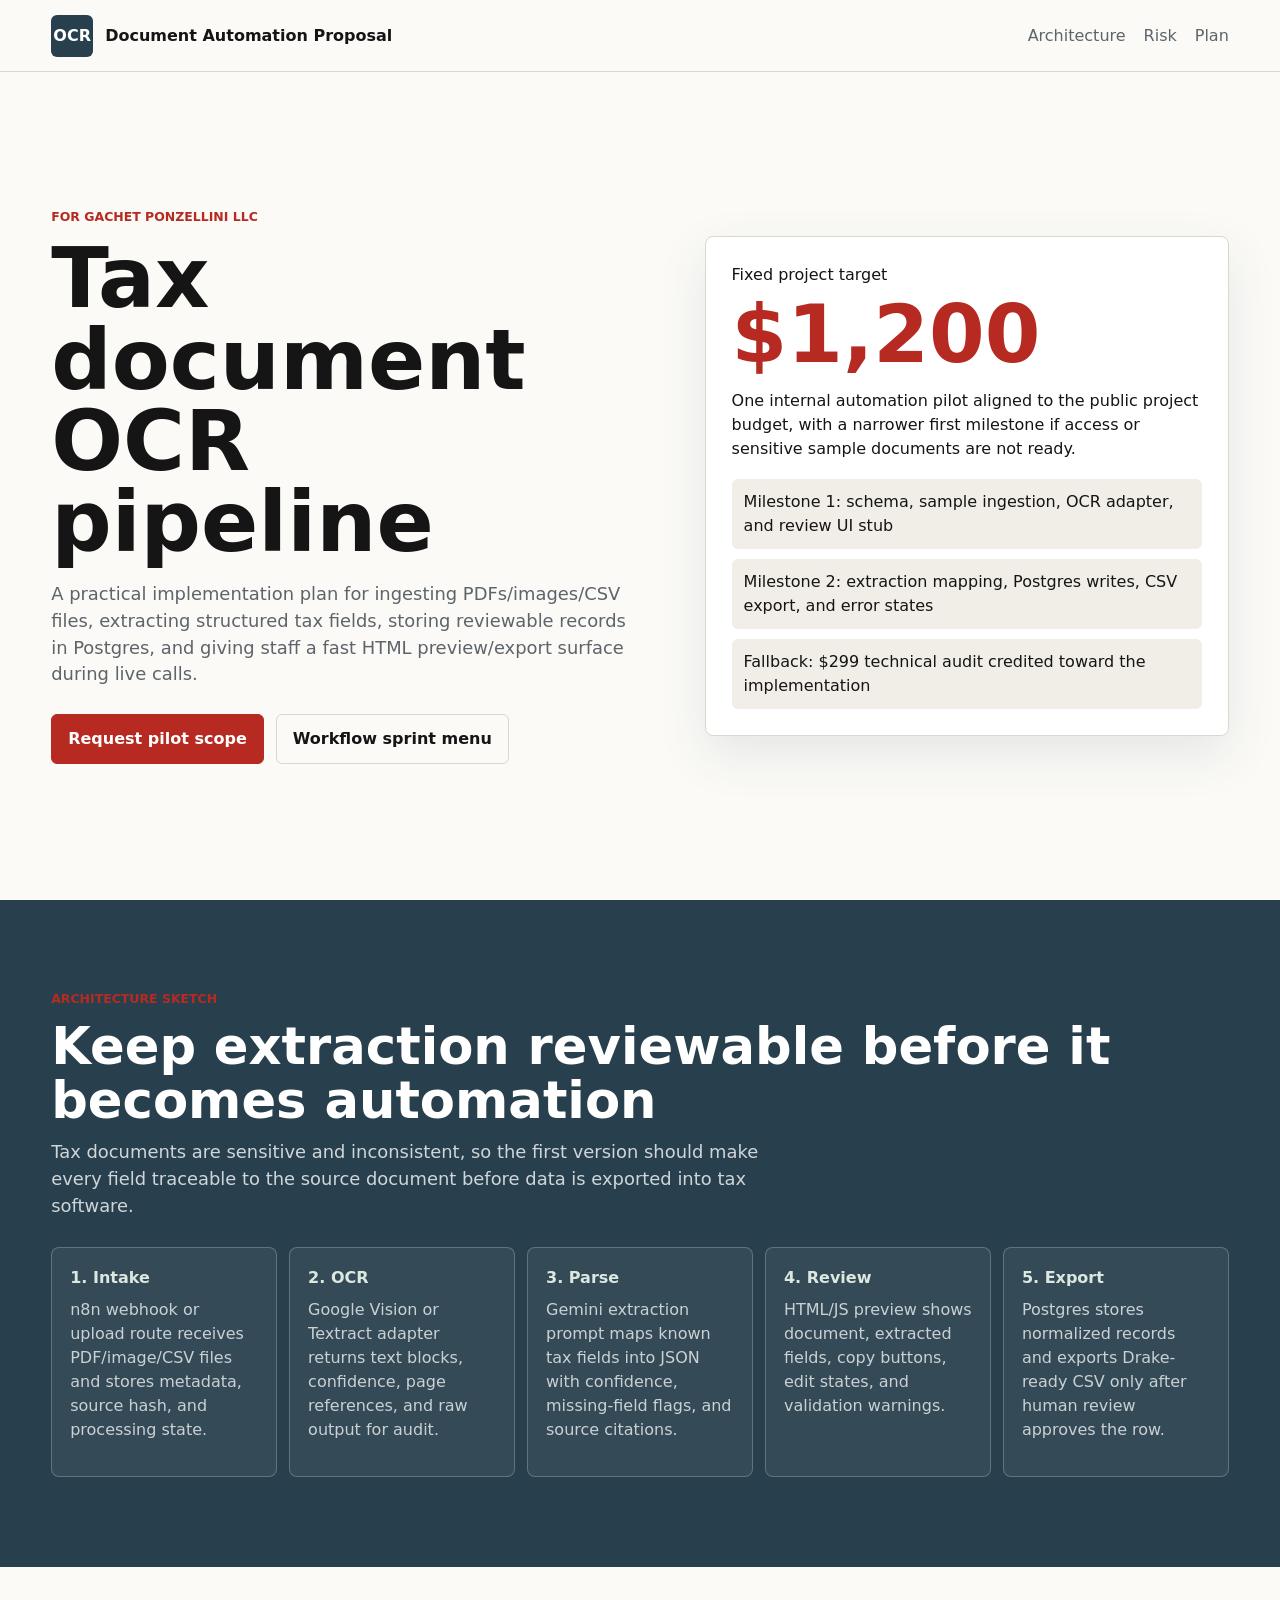
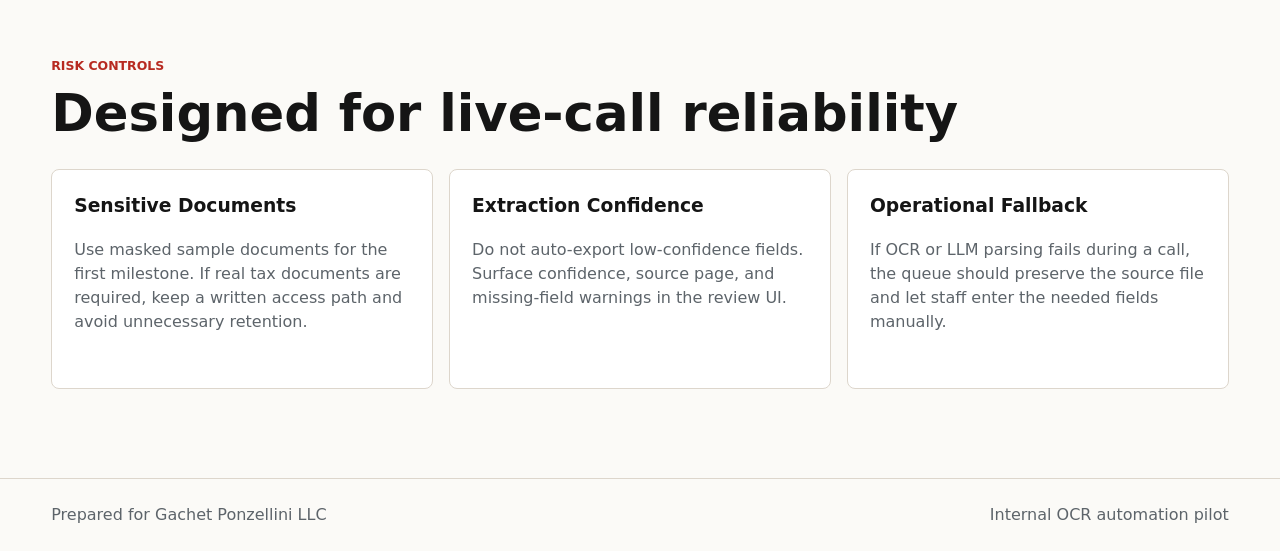
==== gachet-ocr-proposal/index.html @ ba8de7fd "Add OCR project proposal page" ====
<!doctype html>
<html lang="en">
  <head>
    <meta charset="utf-8">
    <meta name="viewport" content="width=device-width, initial-scale=1">
    <title>Gachet Ponzellini OCR Automation Proposal</title>
    <meta name="description" content="A focused architecture sketch for the n8n OCR, parsing, Postgres, and document preview project.">
    <style>
      :root {
        --ink: #151515;
        --muted: #5d646a;
        --paper: #fbfaf7;
        --panel: #ffffff;
        --line: #ddd6cc;
        --accent: #b72a21;
        --steel: #28404d;
        --mint: #dce8df;
      }

      * { box-sizing: border-box; }

      body {
        margin: 0;
        background: var(--paper);
        color: var(--ink);
        font-family: Inter, ui-sans-serif, system-ui, -apple-system, BlinkMacSystemFont, "Segoe UI", sans-serif;
        line-height: 1.5;
      }

      a { color: inherit; text-decoration: none; }

      header, section, footer { padding-inline: clamp(18px, 4vw, 56px); }

      header {
        display: flex;
        align-items: center;
        justify-content: space-between;
        min-height: 72px;
        border-bottom: 1px solid var(--line);
      }

      .brand {
        display: inline-flex;
        align-items: center;
        gap: 12px;
        font-weight: 850;
      }

      .mark {
        display: grid;
        place-items: center;
        width: 42px;
        height: 42px;
        border-radius: 6px;
        background: var(--steel);
        color: #fff;
      }

      nav {
        display: flex;
        gap: 18px;
        color: var(--muted);
      }

      .hero {
        display: grid;
        grid-template-columns: minmax(0, 1.05fr) minmax(320px, 0.95fr);
        gap: clamp(28px, 6vw, 74px);
        align-items: center;
        min-height: calc(100svh - 72px);
        padding-block: clamp(54px, 7vw, 96px);
      }

      .eyebrow {
        margin: 0 0 12px;
        color: var(--accent);
        font-size: 0.78rem;
        font-weight: 850;
        letter-spacing: 0;
        text-transform: uppercase;
      }

      h1, h2, h3, p { margin-top: 0; }

      h1 {
        max-width: 13ch;
        margin-bottom: 18px;
        font-size: clamp(3rem, 6.6vw, 6rem);
        line-height: 0.96;
        letter-spacing: 0;
      }

      h2 {
        margin-bottom: 12px;
        font-size: clamp(2rem, 4vw, 3.2rem);
        line-height: 1.04;
        letter-spacing: 0;
      }

      .lead {
        max-width: 760px;
        color: var(--muted);
        font-size: 1.12rem;
      }

      .panel {
        padding: 26px;
        border: 1px solid var(--line);
        border-radius: 8px;
        background: var(--panel);
        box-shadow: 0 18px 50px rgba(40, 64, 77, 0.1);
      }

      .price {
        display: block;
        margin: 8px 0 14px;
        color: var(--accent);
        font-size: clamp(3rem, 7vw, 5rem);
        font-weight: 900;
        line-height: 1;
      }

      .checklist {
        display: grid;
        gap: 10px;
        margin: 18px 0 0;
        padding: 0;
        list-style: none;
      }

      .checklist li {
        padding: 11px 12px;
        border-radius: 6px;
        background: #f1eee7;
      }

      .actions {
        display: flex;
        flex-wrap: wrap;
        gap: 12px;
        margin-top: 26px;
      }

      .btn {
        display: inline-flex;
        align-items: center;
        justify-content: center;
        min-height: 46px;
        padding: 12px 16px;
        border: 1px solid var(--line);
        border-radius: 6px;
        font-weight: 850;
      }

      .btn.primary {
        border-color: var(--accent);
        background: var(--accent);
        color: #fff;
      }

      .section { padding-block: clamp(56px, 7vw, 92px); }

      .band {
        padding-block: clamp(56px, 7vw, 92px);
        background: var(--steel);
        color: #fff;
      }

      .band .lead { color: rgba(255, 255, 255, 0.78); }

      .flow {
        display: grid;
        grid-template-columns: repeat(5, minmax(0, 1fr));
        gap: 12px;
        margin-top: 28px;
      }

      .step {
        min-height: 190px;
        padding: 18px;
        border: 1px solid rgba(255, 255, 255, 0.22);
        border-radius: 8px;
        background: rgba(255, 255, 255, 0.06);
      }

      .step strong {
        display: block;
        margin-bottom: 8px;
        color: var(--mint);
      }

      .step p { color: rgba(255, 255, 255, 0.74); }

      .grid {
        display: grid;
        grid-template-columns: repeat(3, minmax(0, 1fr));
        gap: 16px;
        margin-top: 28px;
      }

      .tile {
        min-height: 220px;
        padding: 22px;
        border: 1px solid var(--line);
        border-radius: 8px;
        background: var(--panel);
      }

      .tile p { color: var(--muted); }

      footer {
        display: flex;
        justify-content: space-between;
        gap: 16px;
        padding-block: 24px;
        border-top: 1px solid var(--line);
        color: var(--muted);
      }

      @media (max-width: 1120px) {
        .flow {
          grid-template-columns: repeat(2, minmax(0, 1fr));
        }
      }

      @media (max-width: 880px) {
        header, footer {
          align-items: flex-start;
          flex-direction: column;
        }

        .hero, .grid, .flow {
          grid-template-columns: 1fr;
        }

        nav {
          width: 100%;
          overflow-x: auto;
          padding-bottom: 3px;
        }
      }
    </style>
  </head>
  <body>
    <header>
      <a class="brand" href="/fast-ai-revenue-systems/workflow-sprint/">
        <span class="mark">OCR</span>
        <span>Document Automation Proposal</span>
      </a>
      <nav aria-label="Main navigation">
        <a href="#architecture">Architecture</a>
        <a href="#risk">Risk</a>
        <a href="#plan">Plan</a>
      </nav>
    </header>

    <main>
      <section class="hero">
        <div>
          <p class="eyebrow">For Gachet Ponzellini LLC</p>
          <h1>Tax document OCR pipeline</h1>
          <p class="lead">
            A practical implementation plan for ingesting PDFs/images/CSV files,
            extracting structured tax fields, storing reviewable records in Postgres,
            and giving staff a fast HTML preview/export surface during live calls.
          </p>
          <div class="actions">
            <a class="btn primary" href="mailto:nanznakul@gmail.com?subject=Gachet%20OCR%20automation%20pilot">Request pilot scope</a>
            <a class="btn" href="/fast-ai-revenue-systems/workflow-sprint/">Workflow sprint menu</a>
          </div>
        </div>
        <aside class="panel" id="plan">
          <span>Fixed project target</span>
          <strong class="price">$1,200</strong>
          <p>One internal automation pilot aligned to the public project budget, with a narrower first milestone if access or sensitive sample documents are not ready.</p>
          <ul class="checklist">
            <li>Milestone 1: schema, sample ingestion, OCR adapter, and review UI stub</li>
            <li>Milestone 2: extraction mapping, Postgres writes, CSV export, and error states</li>
            <li>Fallback: $299 technical audit credited toward the implementation</li>
          </ul>
        </aside>
      </section>

      <section class="band" id="architecture">
        <p class="eyebrow">Architecture sketch</p>
        <h2>Keep extraction reviewable before it becomes automation</h2>
        <p class="lead">Tax documents are sensitive and inconsistent, so the first version should make every field traceable to the source document before data is exported into tax software.</p>
        <div class="flow">
          <article class="step">
            <strong>1. Intake</strong>
            <p>n8n webhook or upload route receives PDF/image/CSV files and stores metadata, source hash, and processing state.</p>
          </article>
          <article class="step">
            <strong>2. OCR</strong>
            <p>Google Vision or Textract adapter returns text blocks, confidence, page references, and raw output for audit.</p>
          </article>
          <article class="step">
            <strong>3. Parse</strong>
            <p>Gemini extraction prompt maps known tax fields into JSON with confidence, missing-field flags, and source citations.</p>
          </article>
          <article class="step">
            <strong>4. Review</strong>
            <p>HTML/JS preview shows document, extracted fields, copy buttons, edit states, and validation warnings.</p>
          </article>
          <article class="step">
            <strong>5. Export</strong>
            <p>Postgres stores normalized records and exports Drake-ready CSV only after human review approves the row.</p>
          </article>
        </div>
      </section>

      <section class="section" id="risk">
        <p class="eyebrow">Risk controls</p>
        <h2>Designed for live-call reliability</h2>
        <div class="grid">
          <article class="tile">
            <h3>Sensitive Documents</h3>
            <p>Use masked sample documents for the first milestone. If real tax documents are required, keep a written access path and avoid unnecessary retention.</p>
          </article>
          <article class="tile">
            <h3>Extraction Confidence</h3>
            <p>Do not auto-export low-confidence fields. Surface confidence, source page, and missing-field warnings in the review UI.</p>
          </article>
          <article class="tile">
            <h3>Operational Fallback</h3>
            <p>If OCR or LLM parsing fails during a call, the queue should preserve the source file and let staff enter the needed fields manually.</p>
          </article>
        </div>
      </section>
    </main>

    <footer>
      <span>Prepared for Gachet Ponzellini LLC</span>
      <span>Internal OCR automation pilot</span>
    </footer>
  </body>
</html>
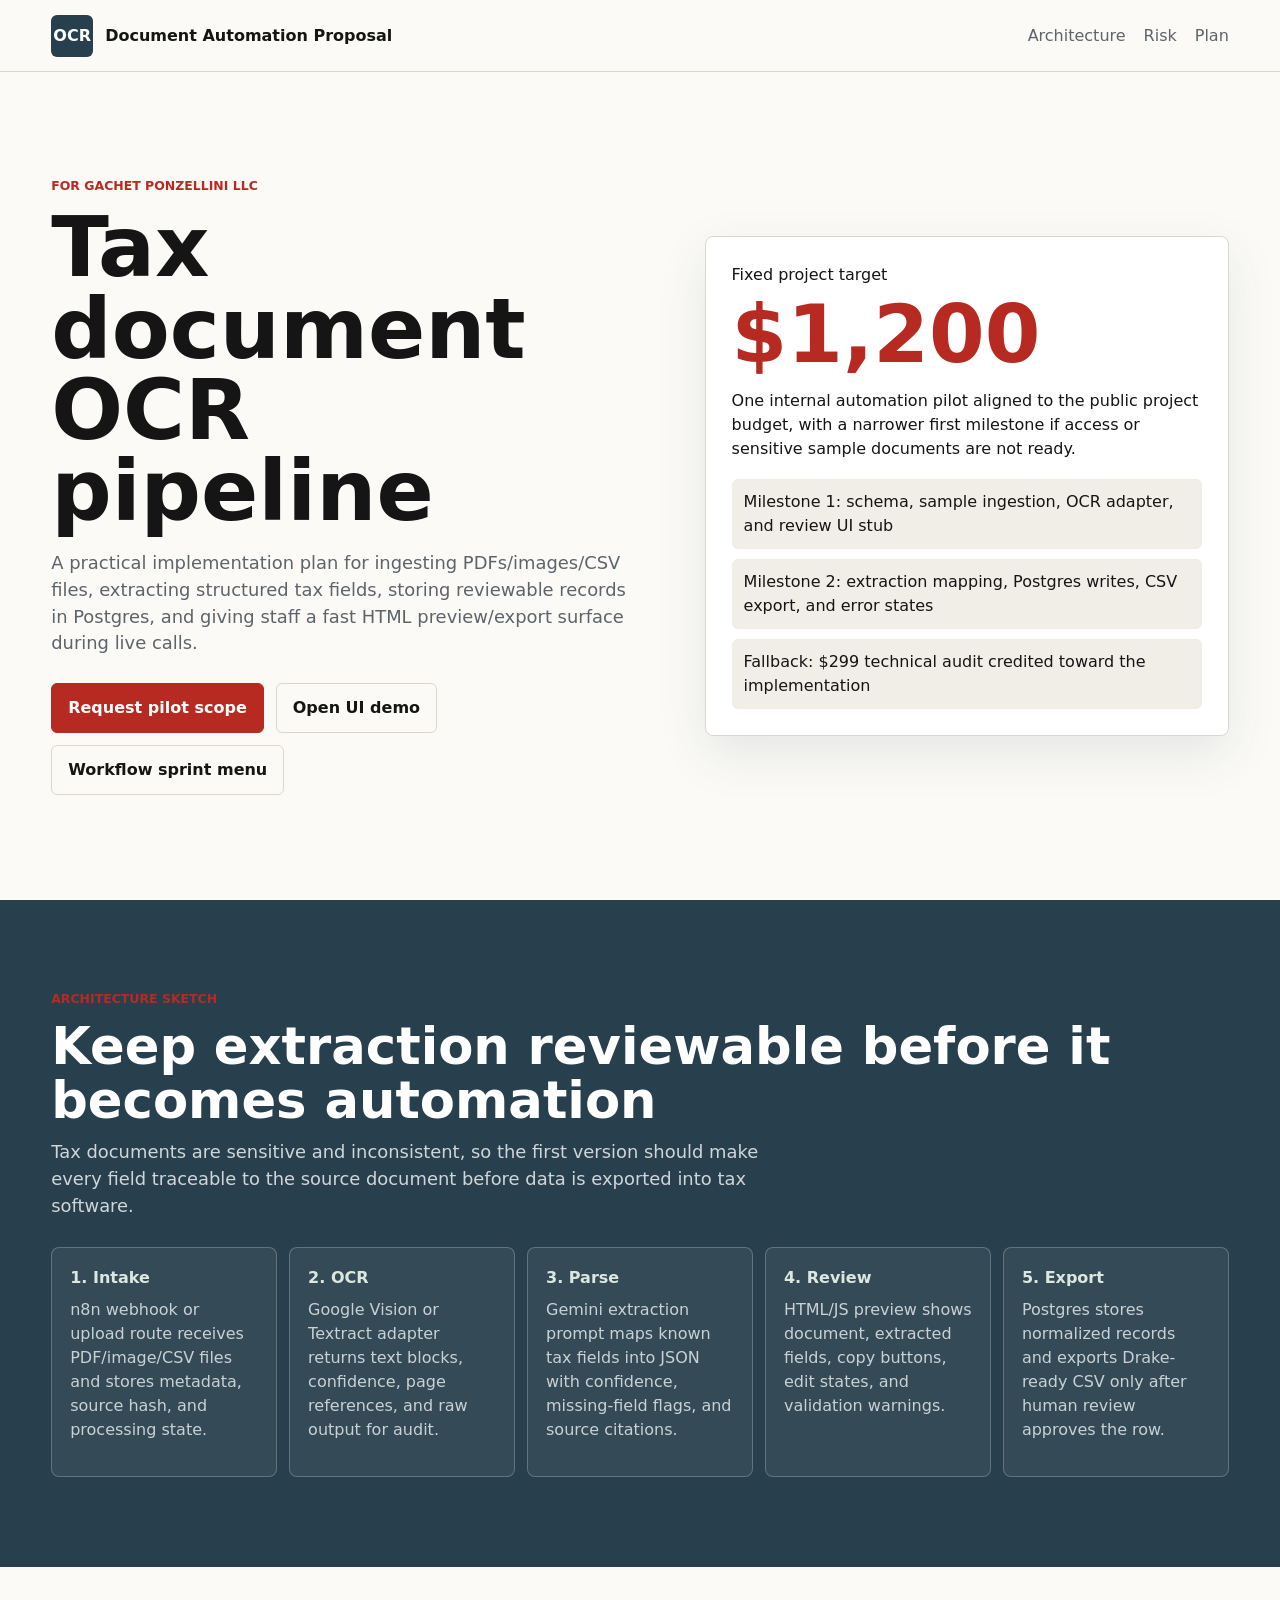
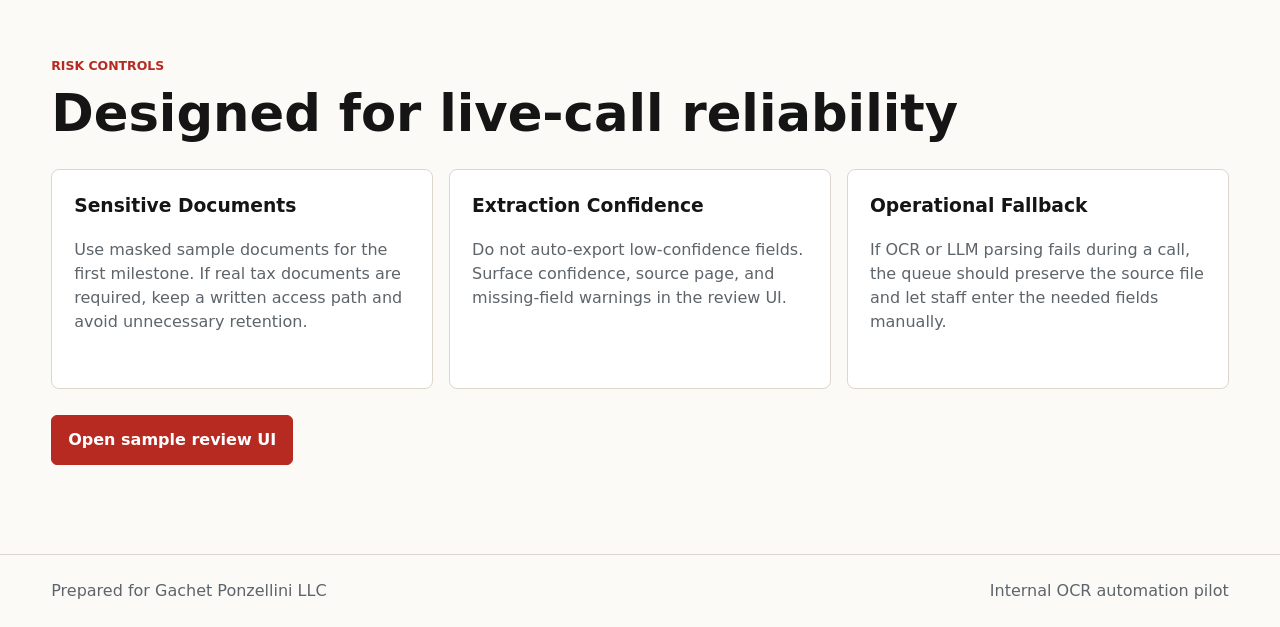
==== commit f60f7958: "Add OCR review UI demo" ====
--- a/gachet-ocr-proposal/index.html
+++ b/gachet-ocr-proposal/index.html
@@ -266,6 +266,7 @@
           </p>
           <div class="actions">
             <a class="btn primary" href="mailto:nanznakul@gmail.com?subject=Gachet%20OCR%20automation%20pilot">Request pilot scope</a>
+            <a class="btn" href="/fast-ai-revenue-systems/gachet-ocr-proposal/demo.html">Open UI demo</a>
             <a class="btn" href="/fast-ai-revenue-systems/workflow-sprint/">Workflow sprint menu</a>
           </div>
         </div>
@@ -326,6 +327,9 @@
             <p>If OCR or LLM parsing fails during a call, the queue should preserve the source file and let staff enter the needed fields manually.</p>
           </article>
         </div>
+        <div class="actions">
+          <a class="btn primary" href="/fast-ai-revenue-systems/gachet-ocr-proposal/demo.html">Open sample review UI</a>
+        </div>
       </section>
     </main>
 
